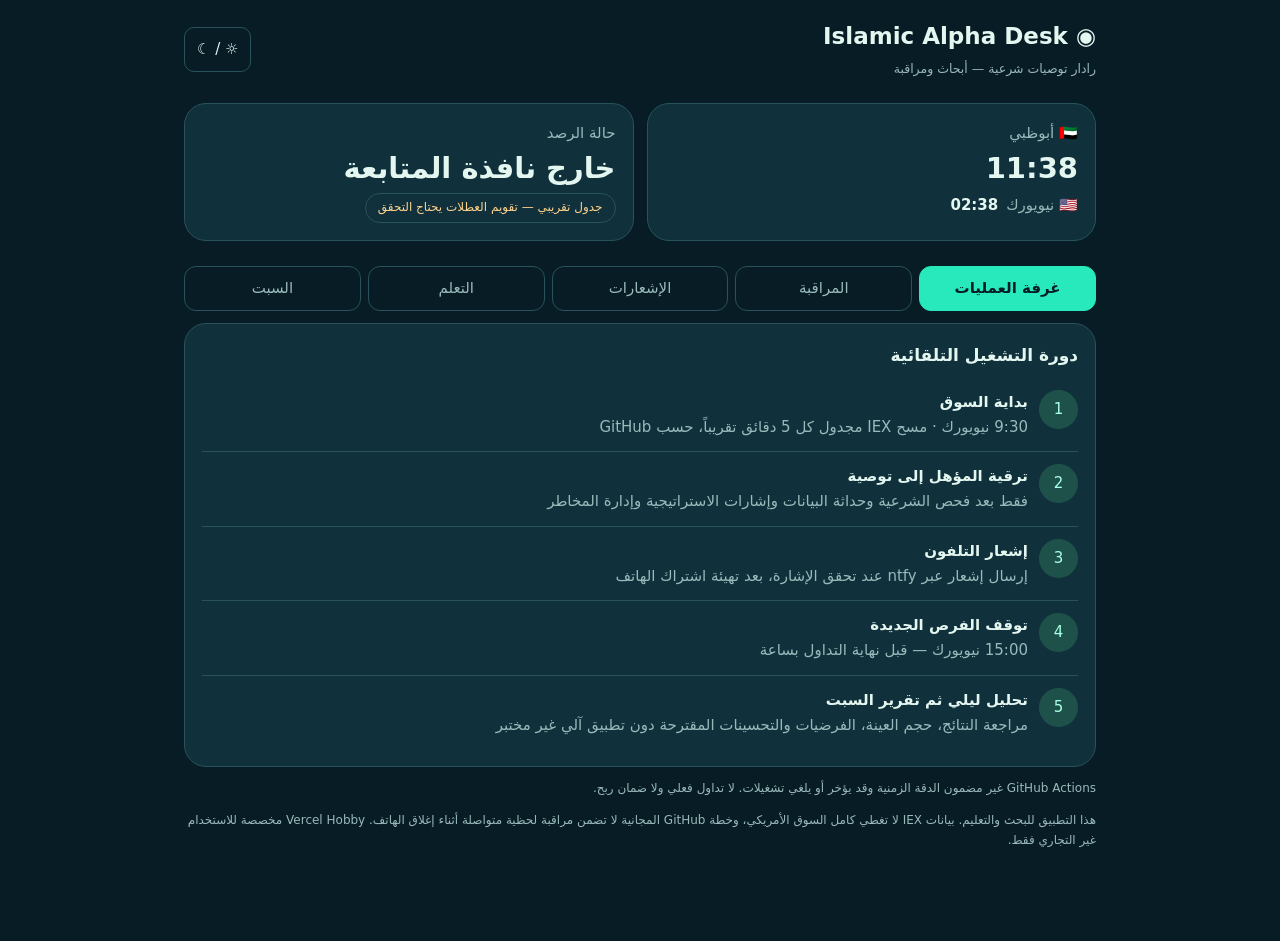
==== alpha-desk-pwa/index.html @ 9a7cf59d "Create interactive installable RTL mobile mission-control PWA" ====
<!doctype html><html lang="ar" dir="rtl"><head><meta charset="utf-8"><meta name="viewport" content="width=device-width, initial-scale=1, viewport-fit=cover"><meta name="theme-color" content="#071c25"><meta name="description" content="Islamic Alpha Desk — مراقبة بحثية من GitHub Actions"><link rel="manifest" href="./manifest.webmanifest"><link rel="icon" href="./icon.svg" type="image/svg+xml"><title>Islamic Alpha Desk</title><style>
:root{--bg:#071c25;--box:#10313b;--line:#29525c;--txt:#e4f6f0;--muted:#9ab9bb;--accent:#27e9bb;--warn:#ffd28d;--red:#ff8f92}
body.light{--bg:#f1f6f8;--box:#fff;--line:#d5e2e5;--txt:#17343e;--muted:#55747d;--accent:#127b65;--warn:#986100;--red:#bd3e40}
*{box-sizing:border-box}body{margin:0;background:var(--bg);color:var(--txt);font:15px/1.65 system-ui,-apple-system,"Segoe UI",sans-serif}main{max-width:940px;margin:0 auto;padding:18px 14px 78px}header{display:flex;align-items:center;justify-content:space-between;gap:10px}h1{font-size:23px;margin:0}small,.muted{color:var(--muted)}button{font:inherit;cursor:pointer}.ghost{background:transparent;border:1px solid var(--line);border-radius:10px;color:var(--txt);padding:9px 12px}.status{display:inline-block;padding:4px 12px;border:1px solid var(--line);border-radius:99px;color:var(--warn);font-size:12px}.hero{display:grid;grid-template-columns:1fr 1fr;gap:13px;margin:22px 0}.panel{padding:17px;border:1px solid var(--line);border-radius:22px;background:var(--box)}.panel h2{margin:0 0 9px;font-size:17px}.big{font-size:29px;font-weight:750}.a{color:var(--accent)}nav{display:flex;gap:7px;overflow:auto;padding:3px 0 12px}nav button{flex:1;white-space:nowrap;min-width:max-content;border:1px solid var(--line);border-radius:12px;background:transparent;color:var(--muted);padding:9px}nav button.on{color:var(--bg);background:var(--accent);border-color:var(--accent);font-weight:750}.grid{display:grid;grid-template-columns:1fr 1fr;gap:12px}.step{display:flex;gap:11px;align-items:start;padding:12px 0;border-bottom:1px solid var(--line)}.step:last-child{border:0}.circle{background:#1f514b;color:#a8ffe5;border-radius:50%;padding:7px 13px;min-width:39px;text-align:center}.pill{padding:4px 9px;border:1px solid var(--line);border-radius:999px;display:inline-block;font-size:12px}.warn{color:var(--warn)}.red{color:var(--red)}.line{height:6px;background:var(--line);border-radius:999px;overflow:hidden;margin:12px 0}.line i{display:block;height:100%;background:var(--accent);width:0%}.cta{background:var(--accent);color:var(--bg);font-weight:750;border:0;border-radius:13px;padding:12px 16px}.item{padding:12px 0;border-bottom:1px solid var(--line)}.item:last-child{border:0}.tab{display:none}.tab.on{display:block}pre{white-space:pre-wrap;overflow-wrap:anywhere;color:var(--muted);font:12px/1.7 monospace}.disclaimer{font-size:12px;color:var(--muted);margin-top:12px}a{color:var(--accent)}@media(max-width:650px){.hero,.grid{grid-template-columns:1fr}h1{font-size:19px}.big{font-size:26px}}@media(prefers-reduced-motion:no-preference){.panel{transition:background .2s}}
</style></head><body><main><header><div><h1>◉ Islamic Alpha Desk</h1><small>رادار توصيات شرعية — أبحاث ومراقبة</small></div><button id="theme" class="ghost" aria-label="تغيير المظهر">☼ / ☾</button></header>
<div class="hero"><section class="panel"><div class="muted">🇦🇪 أبوظبي</div><div class="big" id="dubai">--:--</div><span class="muted">🇺🇸 نيويورك</span><strong id="ny" style="margin-inline-start:8px">--:--</strong></section><section class="panel"><div class="muted">حالة الرصد</div><div id="market" class="big">جار التحقق</div><div class="status" id="mode">بيانات موثّقة فقط</div></section></div>
<nav aria-label="التنقل"><button data-view="center" class="on">غرفة العمليات</button><button data-view="watch">المراقبة</button><button data-view="signals">الإشعارات</button><button data-view="lab">التعلم</button><button data-view="weekly">السبت</button></nav>
<section class="tab on" id="center"><div class="panel"><h2>دورة التشغيل التلقائية</h2><div class="step"><span class="circle">1</span><div><b>بداية السوق</b><div class="muted">9:30 نيويورك · مسح IEX مجدول كل 5 دقائق تقريباً، حسب GitHub</div></div></div><div class="step"><span class="circle">2</span><div><b>ترقية المؤهل إلى توصية</b><div class="muted">فقط بعد فحص الشرعية وحداثة البيانات وإشارات الاستراتيجية وإدارة المخاطر</div></div></div><div class="step"><span class="circle">3</span><div><b>إشعار التلفون</b><div class="muted">إرسال إشعار عبر ntfy عند تحقق الإشارة، بعد تهيئة اشتراك الهاتف</div></div></div><div class="step"><span class="circle">4</span><div><b>توقف الفرص الجديدة</b><div class="muted">15:00 نيويورك — قبل نهاية التداول بساعة</div></div></div><div class="step"><span class="circle">5</span><div><b>تحليل ليلي ثم تقرير السبت</b><div class="muted">مراجعة النتائج، حجم العينة، الفرضيات والتحسينات المقترحة دون تطبيق آلي غير مختبر</div></div></div></div><p class="disclaimer">GitHub Actions غير مضمون الدقة الزمنية وقد يؤخر أو يلغي تشغيلات. لا تداول فعلي ولا ضمان ربح.</p></section>
<section class="tab" id="watch"><div class="panel"><h2>قائمة الـ 12 <span class="pill">تحتاج بيانات حقيقية</span></h2><p class="muted">لا يتم اختراع أسهم مؤهلة. عند غياب مفاتيح Alpaca أو مصدر فحص شرعي مراجع تبقى القائمة خالية.</p><div id="watchData">بانتظار الربط...</div><button class="ghost" id="demo">اعرض بيانات توضيحية</button></div></section>
<section class="tab" id="signals"><div class="panel"><h2>الإشعارات المؤكدة</h2><div id="signalsData">لا توجد توصية حقيقية مؤكدة حالياً.</div><p class="muted">في الوضع الحي، لن تُرسل توصية مبنية على شمعة قديمة أو قائمة شرعية غير محدثة.</p></div></section>
<section class="tab" id="lab"><div class="grid"><div class="panel"><h2>الأداء الأسبوعي التجريبي</h2><div class="big">$1,000.00</div><div class="muted">رصيد البداية · لا توجد نتائج متحققة</div><div class="line"><i></i></div><span class="pill">هدف قياس 2% — غير مضمون</span></div><div class="panel"><h2>مختبر الاستراتيجيات</h2><div id="labData">لا توجد عينة كافية لتحديد أفضل استراتيجية.</div><p class="muted">المقاييس: نسبة النجاح، متوسط R، الانخفاض، حجم العينة، ومقارنة النتائج خارج العينة.</p></div></div></section>
<section class="tab" id="weekly"><div class="panel"><h2>تقرير يوم السبت</h2><div id="weeklyData">لم يصل تقرير أسبوعي منشور بعد.</div><p class="muted">مقترحات الذكاء الاصطناعي فرضيات للمراجعة وليست أوامر تداول أو تغييرات تلقائية.</p></div></section>
<p class="disclaimer">هذا التطبيق للبحث والتعليم. بيانات IEX لا تغطي كامل السوق الأمريكي، وخطة GitHub المجانية لا تضمن مراقبة لحظية متواصلة أثناء إغلاق الهاتف. Vercel Hobby مخصصة للاستخدام غير التجاري فقط.</p></main>
<script>
const $=x=>document.getElementById(x);const tabs=[...document.querySelectorAll('nav button')];
tabs.forEach(b=>b.addEventListener('click',()=>{tabs.forEach(x=>x.classList.remove('on'));b.classList.add('on');document.querySelectorAll('.tab').forEach(x=>x.classList.toggle('on',x.id===b.dataset.view))}));
function clock(){let now=new Date();const f=tz=>new Intl.DateTimeFormat('en-GB',{timeZone:tz,hour:'2-digit',minute:'2-digit',hour12:false}).format(now);$('dubai').textContent=f('Asia/Dubai');$('ny').textContent=f('America/New_York');let p=new Intl.DateTimeFormat('en-US',{timeZone:'America/New_York',weekday:'short',hour:'2-digit',minute:'2-digit',hour12:false}).formatToParts(now);const get=k=>p.find(z=>z.type===k)?.value||'';let d=get('weekday');let m=(+get('hour'))*60+(+get('minute'));$('market').textContent=!['Sat','Sun'].includes(d)&&m>=570&&m<900?'جلسة مراقبة زمنية':'خارج نافذة المتابعة';$('mode').textContent='جدول تقريبي — تقويم العطلات يحتاج التحقق'}
setInterval(clock,30000);clock();$('theme').onclick=()=>{document.body.classList.toggle('light');localStorage.setItem('iad-theme',document.body.classList.contains('light')?'light':'dark')};if(localStorage.getItem('iad-theme')==='light')document.body.classList.add('light');
$('demo').onclick=()=>{$('watchData').innerHTML='<div class="item"><b>DEMO-01</b> · مرشح توضيحي فقط <span class="pill">غير حقيقي</span><div class="muted">قوة 83/100 · دخول $48.20 · وقف $47.50 · هدف $49.70</div></div><div class="item"><b>DEMO-02</b> · مرشح توضيحي فقط <span class="pill">غير حقيقي</span><div class="muted">قوة 76/100 · لم يتحقق تأكيد الدخول</div></div>';};
fetch('./reports/latest.json',{cache:'no-store'}).then(r=>r.ok?r.json():Promise.reject()).then(d=>{if(d&&d.weekly_summary)$('weeklyData').textContent=JSON.stringify(d.weekly_summary,null,2);if(d&&d.daily_review)$('labData').textContent=JSON.stringify(d.daily_review,null,2);if(d&&d.last_run)$('mode').textContent='آخر فحص: '+d.last_run+' · '+(d.mode||'research_only')}).catch(()=>{});if('serviceWorker'in navigator)navigator.serviceWorker.register('./sw.js').catch(()=>{});
</script></body></html>
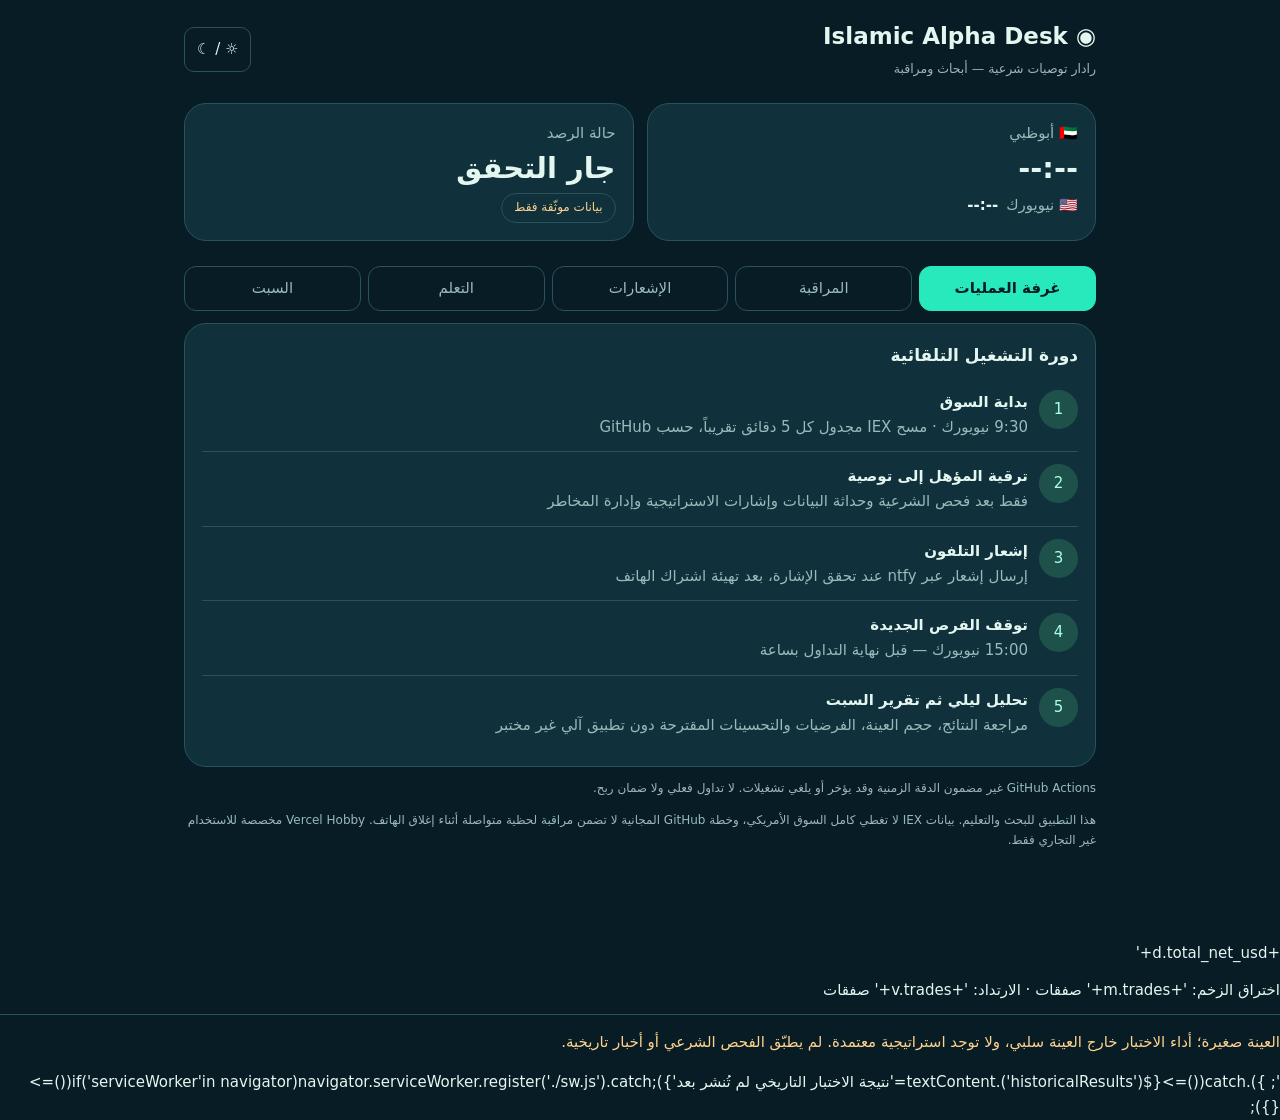
==== commit 3e836f35: "Display verified historical RSI/BB strategy outcomes in mobile strategy lab" ====
--- a/alpha-desk-pwa/index.html
+++ b/alpha-desk-pwa/index.html
@@ -8,7 +8,7 @@
 <section class="tab on" id="center"><div class="panel"><h2>دورة التشغيل التلقائية</h2><div class="step"><span class="circle">1</span><div><b>بداية السوق</b><div class="muted">9:30 نيويورك · مسح IEX مجدول كل 5 دقائق تقريباً، حسب GitHub</div></div></div><div class="step"><span class="circle">2</span><div><b>ترقية المؤهل إلى توصية</b><div class="muted">فقط بعد فحص الشرعية وحداثة البيانات وإشارات الاستراتيجية وإدارة المخاطر</div></div></div><div class="step"><span class="circle">3</span><div><b>إشعار التلفون</b><div class="muted">إرسال إشعار عبر ntfy عند تحقق الإشارة، بعد تهيئة اشتراك الهاتف</div></div></div><div class="step"><span class="circle">4</span><div><b>توقف الفرص الجديدة</b><div class="muted">15:00 نيويورك — قبل نهاية التداول بساعة</div></div></div><div class="step"><span class="circle">5</span><div><b>تحليل ليلي ثم تقرير السبت</b><div class="muted">مراجعة النتائج، حجم العينة، الفرضيات والتحسينات المقترحة دون تطبيق آلي غير مختبر</div></div></div></div><p class="disclaimer">GitHub Actions غير مضمون الدقة الزمنية وقد يؤخر أو يلغي تشغيلات. لا تداول فعلي ولا ضمان ربح.</p></section>
 <section class="tab" id="watch"><div class="panel"><h2>قائمة الـ 12 <span class="pill">تحتاج بيانات حقيقية</span></h2><p class="muted">لا يتم اختراع أسهم مؤهلة. عند غياب مفاتيح Alpaca أو مصدر فحص شرعي مراجع تبقى القائمة خالية.</p><div id="watchData">بانتظار الربط...</div><button class="ghost" id="demo">اعرض بيانات توضيحية</button></div></section>
 <section class="tab" id="signals"><div class="panel"><h2>الإشعارات المؤكدة</h2><div id="signalsData">لا توجد توصية حقيقية مؤكدة حالياً.</div><p class="muted">في الوضع الحي، لن تُرسل توصية مبنية على شمعة قديمة أو قائمة شرعية غير محدثة.</p></div></section>
-<section class="tab" id="lab"><div class="grid"><div class="panel"><h2>الأداء الأسبوعي التجريبي</h2><div class="big">$1,000.00</div><div class="muted">رصيد البداية · لا توجد نتائج متحققة</div><div class="line"><i></i></div><span class="pill">هدف قياس 2% — غير مضمون</span></div><div class="panel"><h2>مختبر الاستراتيجيات</h2><div id="labData">لا توجد عينة كافية لتحديد أفضل استراتيجية.</div><p class="muted">المقاييس: نسبة النجاح، متوسط R، الانخفاض، حجم العينة، ومقارنة النتائج خارج العينة.</p></div></div></section>
+<section class="tab" id="lab"><div class="grid"><div class="panel"><h2>الأداء الأسبوعي التجريبي</h2><div class="big">$1,000.00</div><div class="muted">رصيد البداية · لا توجد نتائج متحققة</div><div class="line"><i></i></div><span class="pill">هدف قياس 2% — غير مضمون</span></div><div class="panel"><h2>مختبر الاستراتيجيات</h2><div id="labData">لا توجد عينة كافية لتحديد أفضل استراتيجية.</div><div style="margin-top:10px" id="historicalResults"><span class="muted">جار تحميل نتائج الاختبار التاريخي...</span></div><p class="muted">المقاييس: نسبة النجاح، متوسط R، الانخفاض، حجم العينة، ومقارنة النتائج خارج العينة.</p></div></div></section>
 <section class="tab" id="weekly"><div class="panel"><h2>تقرير يوم السبت</h2><div id="weeklyData">لم يصل تقرير أسبوعي منشور بعد.</div><p class="muted">مقترحات الذكاء الاصطناعي فرضيات للمراجعة وليست أوامر تداول أو تغييرات تلقائية.</p></div></section>
 <p class="disclaimer">هذا التطبيق للبحث والتعليم. بيانات IEX لا تغطي كامل السوق الأمريكي، وخطة GitHub المجانية لا تضمن مراقبة لحظية متواصلة أثناء إغلاق الهاتف. Vercel Hobby مخصصة للاستخدام غير التجاري فقط.</p></main>
 <script>
@@ -17,5 +17,10 @@
 function clock(){let now=new Date();const f=tz=>new Intl.DateTimeFormat('en-GB',{timeZone:tz,hour:'2-digit',minute:'2-digit',hour12:false}).format(now);$('dubai').textContent=f('Asia/Dubai');$('ny').textContent=f('America/New_York');let p=new Intl.DateTimeFormat('en-US',{timeZone:'America/New_York',weekday:'short',hour:'2-digit',minute:'2-digit',hour12:false}).formatToParts(now);const get=k=>p.find(z=>z.type===k)?.value||'';let d=get('weekday');let m=(+get('hour'))*60+(+get('minute'));$('market').textContent=!['Sat','Sun'].includes(d)&&m>=570&&m<900?'جلسة مراقبة زمنية':'خارج نافذة المتابعة';$('mode').textContent='جدول تقريبي — تقويم العطلات يحتاج التحقق'}
 setInterval(clock,30000);clock();$('theme').onclick=()=>{document.body.classList.toggle('light');localStorage.setItem('iad-theme',document.body.classList.contains('light')?'light':'dark')};if(localStorage.getItem('iad-theme')==='light')document.body.classList.add('light');
 $('demo').onclick=()=>{$('watchData').innerHTML='<div class="item"><b>DEMO-01</b> · مرشح توضيحي فقط <span class="pill">غير حقيقي</span><div class="muted">قوة 83/100 · دخول $48.20 · وقف $47.50 · هدف $49.70</div></div><div class="item"><b>DEMO-02</b> · مرشح توضيحي فقط <span class="pill">غير حقيقي</span><div class="muted">قوة 76/100 · لم يتحقق تأكيد الدخول</div></div>';};
-fetch('./reports/latest.json',{cache:'no-store'}).then(r=>r.ok?r.json():Promise.reject()).then(d=>{if(d&&d.weekly_summary)$('weeklyData').textContent=JSON.stringify(d.weekly_summary,null,2);if(d&&d.daily_review)$('labData').textContent=JSON.stringify(d.daily_review,null,2);if(d&&d.last_run)$('mode').textContent='آخر فحص: '+d.last_run+' · '+(d.mode||'research_only')}).catch(()=>{});if('serviceWorker'in navigator)navigator.serviceWorker.register('./sw.js').catch(()=>{});
+fetch('./reports/latest.json',{cache:'no-store'}).then(r=>r.ok?r.json():Promise.reject()).then(d=>{if(d&&d.weekly_summary)$('weeklyData').textContent=JSON.stringify(d.weekly_summary,null,2)+(d.saturday_final_setup?'\\nمرشح السبت: '+JSON.stringify(d.saturday_final_setup):'\\nلا يوجد مرشح معتمد لهذا الأسبوع');if(d&&Array.isArray(d.recent_research_signals)&&d.recent_research_signals.length){$('signalsData').textContent=d.recent_research_signals.slice(-6).map(s=>s.symbol+' | '+s.bar_time+' | دخول '+s.entry+' | وقف '+s.stop+' | هدف '+s.target+' — '+s.status).join('\\n');$('signalsData').style.whiteSpace='pre-line'}if(d&&d.daily_review)$('labData').textContent=JSON.stringify(d.daily_review,null,2);if(d&&d.last_run)$('mode').textContent='آخر فحص: '+d.last_run+' · '+(d.mode||'research_only')}).catch(()=>{});fetch('./reports/historical_backtest.json',{cache:'no-store'}).then(r=>r.ok?r.json():Promise.reject()).then(d=>{
+const b=d.by_strategy||{},m=b.MOMENTUM_BREAKOUT||{},v=b.BB_REVERSION||{};
+const total=(m.trades||0)+(v.trades||0),wins=(m.wins||0)+(v.wins||0);
+$('historicalResults').innerHTML='<div class="item"><b>اختبار INTC التاريخي · 5 دقائق</b><div class="muted">مارس–سبتمبر 2026 · '+d.bars+' شمعة · مصدر خارجي</div></div><div class="item">الصفقات: '+total+' · النجاح: '+(total?(100*wins/total).toFixed(1):'—')+'% · مجموع النتائج: 
+</script></body></html>+d.total_net_usd+'</div><div class="item">اختراق الزخم: '+m.trades+' صفقات · الارتداد: '+v.trades+' صفقات</div><p class="warn">العينة صغيرة؛ أداء الاختبار خارج العينة سلبي، ولا توجد استراتيجية معتمدة. لم يطبّق الفحص الشرعي أو أخبار تاريخية.</p>';
+}).catch(()=>{$('historicalResults').textContent='نتيجة الاختبار التاريخي لم تُنشر بعد'});if('serviceWorker'in navigator)navigator.serviceWorker.register('./sw.js').catch(()=>{});
 </script></body></html>
